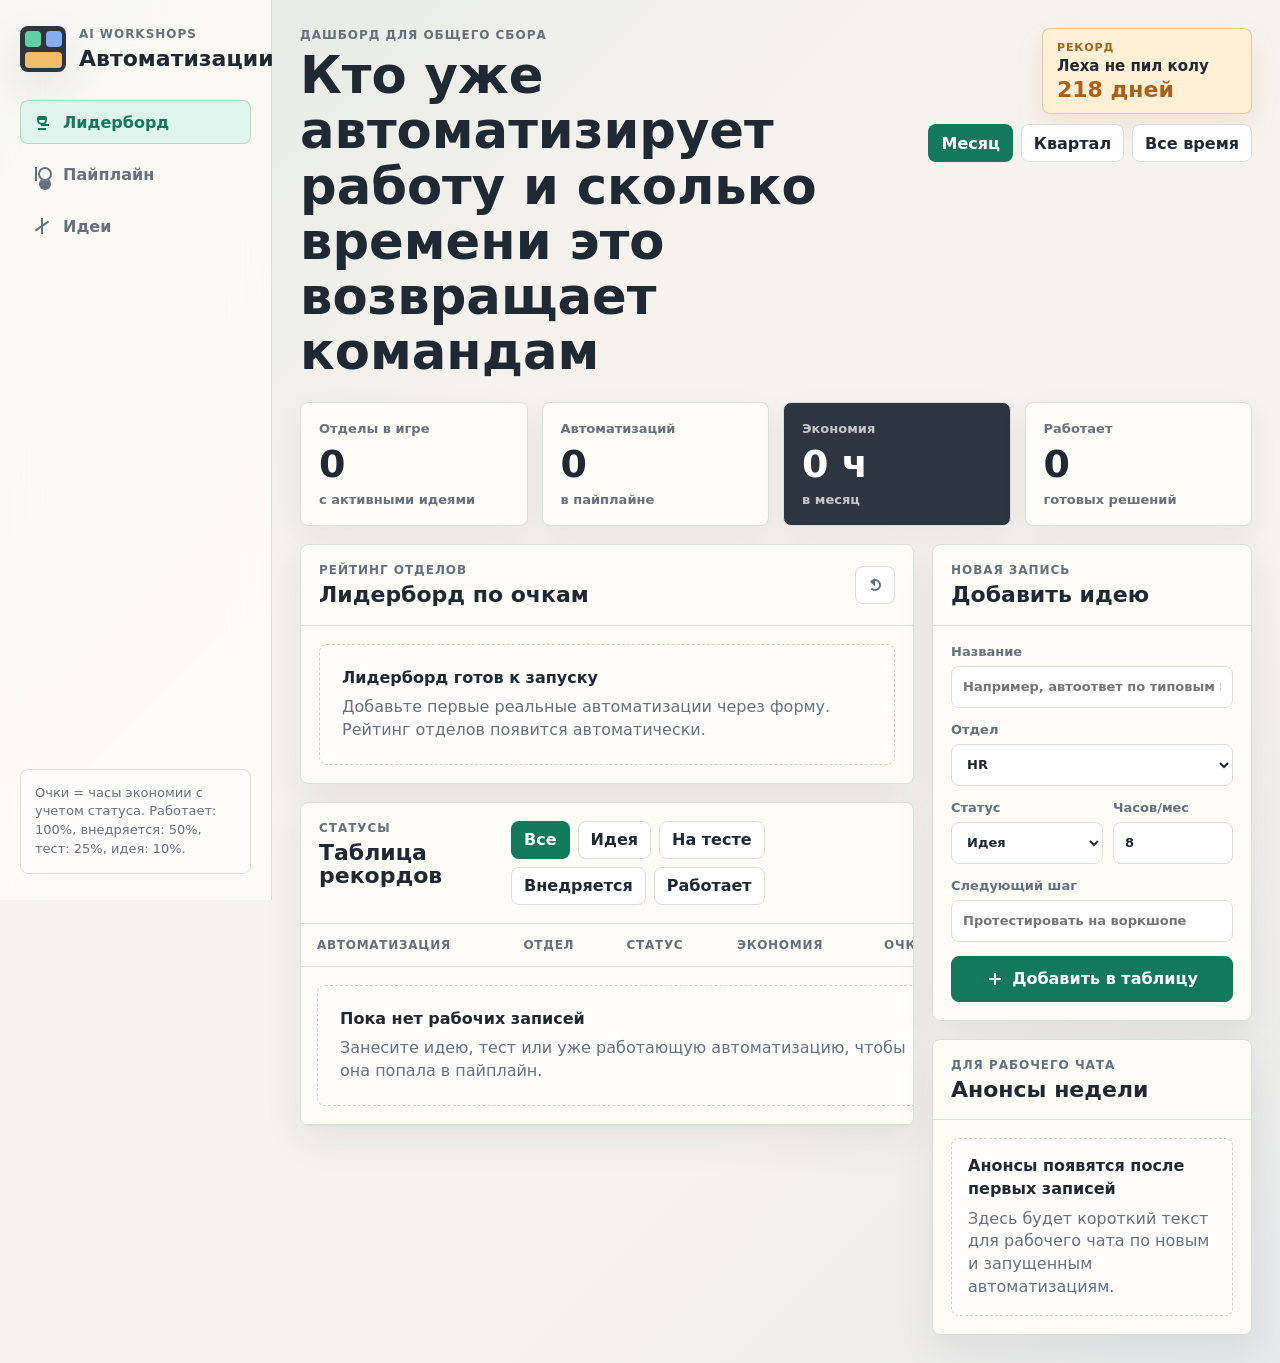
==== index.html @ 3d6b0eb5 "Add automation records dashboard" ====
<!doctype html>
<html lang="ru">
  <head>
    <meta charset="utf-8">
    <meta name="viewport" content="width=device-width, initial-scale=1">
    <title>Лидерборд автоматизаций</title>
    <link rel="stylesheet" href="./styles.css">
  </head>
  <body>
    <div class="app-shell">
      <aside class="sidebar" aria-label="Навигация">
        <div class="brand">
          <div class="brand-mark" aria-hidden="true">
            <span></span>
            <span></span>
            <span></span>
          </div>
          <div>
            <p class="eyebrow">AI workshops</p>
            <h1>Автоматизации</h1>
          </div>
        </div>

        <nav class="nav-list">
          <a class="nav-item active" href="#leaderboard" aria-label="Лидерборд">
            <span class="icon trophy" aria-hidden="true"></span>
            <span>Лидерборд</span>
          </a>
          <a class="nav-item" href="#pipeline" aria-label="Пайплайн">
            <span class="icon pipeline" aria-hidden="true"></span>
            <span>Пайплайн</span>
          </a>
          <a class="nav-item" href="#ideas" aria-label="Идеи">
            <span class="icon spark" aria-hidden="true"></span>
            <span>Идеи</span>
          </a>
        </nav>

        <div class="side-note">
          <p>Очки = часы экономии с учетом статуса. Работает: 100%, внедряется: 50%, тест: 25%, идея: 10%.</p>
        </div>
      </aside>

      <main class="dashboard">
        <header class="topbar">
          <div>
            <p class="eyebrow">Дашборд для общего сбора</p>
            <h2>Кто уже автоматизирует работу и сколько времени это возвращает командам</h2>
          </div>
          <div class="topbar-side">
            <div class="fun-record" aria-label="Рекорд без колы">
              <span>Рекорд</span>
              <strong>Леха не пил колу</strong>
              <b id="colaRecordDays">0 дней</b>
            </div>
            <div class="topbar-actions" aria-label="Переключатели периода">
              <button class="period-btn active" type="button" data-period="month">Месяц</button>
              <button class="period-btn" type="button" data-period="quarter">Квартал</button>
              <button class="period-btn" type="button" data-period="all">Все время</button>
            </div>
          </div>
        </header>

        <section class="metrics" aria-label="Ключевые показатели">
          <article class="metric-tile">
            <span class="metric-label">Отделы в игре</span>
            <strong id="departmentsCount">0</strong>
            <span class="metric-caption">с активными идеями</span>
          </article>
          <article class="metric-tile">
            <span class="metric-label">Автоматизаций</span>
            <strong id="automationCount">0</strong>
            <span class="metric-caption">в пайплайне</span>
          </article>
          <article class="metric-tile accent">
            <span class="metric-label">Экономия</span>
            <strong id="hoursSaved">0 ч</strong>
            <span class="metric-caption">в месяц</span>
          </article>
          <article class="metric-tile">
            <span class="metric-label">Работает</span>
            <strong id="liveCount">0</strong>
            <span class="metric-caption">готовых решений</span>
          </article>
        </section>

        <section class="workbench">
          <div class="main-column">
            <section class="panel leaderboard-panel" id="leaderboard">
              <div class="panel-header">
                <div>
                  <p class="eyebrow">Рейтинг отделов</p>
                  <h3>Лидерборд по очкам</h3>
                </div>
                <button class="ghost-btn" type="button" id="resetDataBtn" title="Очистить доску">
                  <span class="icon reset" aria-hidden="true"></span>
                </button>
              </div>
              <div class="leaderboard-list" id="leaderboardList"></div>
            </section>

            <section class="panel" id="pipeline">
              <div class="panel-header split">
                <div>
                  <p class="eyebrow">Статусы</p>
                  <h3>Таблица рекордов</h3>
                </div>
                <div class="status-filter" id="statusFilter" aria-label="Фильтр статуса"></div>
              </div>
              <div class="automation-table-wrap">
                <table class="automation-table">
                  <thead>
                    <tr>
                      <th>Автоматизация</th>
                      <th>Отдел</th>
                      <th>Статус</th>
                      <th>Экономия</th>
                      <th>Очки</th>
                    </tr>
                  </thead>
                  <tbody id="automationRows"></tbody>
                </table>
              </div>
            </section>
          </div>

          <aside class="right-column">
            <section class="panel idea-panel" id="ideas">
              <div class="panel-header">
                <div>
                  <p class="eyebrow">Новая запись</p>
                  <h3>Добавить идею</h3>
                </div>
              </div>
              <form class="idea-form" id="ideaForm">
                <label>
                  <span>Название</span>
                  <input name="title" type="text" placeholder="Например, автоответ по типовым HR-вопросам" required>
                </label>
                <label>
                  <span>Отдел</span>
                  <select name="department" required></select>
                </label>
                <div class="form-grid">
                  <label>
                    <span>Статус</span>
                    <select name="status" required></select>
                  </label>
                  <label>
                    <span>Часов/мес</span>
                    <input name="hours" type="number" min="1" max="999" value="8" required>
                  </label>
                </div>
                <label>
                  <span>Следующий шаг</span>
                  <input name="nextStep" type="text" placeholder="Протестировать на воркшопе">
                </label>
                <button class="primary-btn" type="submit">
                  <span class="icon plus" aria-hidden="true"></span>
                  <span>Добавить в таблицу</span>
                </button>
              </form>
            </section>

            <section class="panel announce-panel">
              <div class="panel-header">
                <div>
                  <p class="eyebrow">Для рабочего чата</p>
                  <h3>Анонсы недели</h3>
                </div>
              </div>
              <div class="announce-list" id="announceList"></div>
            </section>
          </aside>
        </section>
      </main>
    </div>

    <script src="./app.js"></script>
  </body>
</html>
---- styles.css ----
:root {
  color-scheme: light;
  --bg: #f6f3ee;
  --ink: #1f2933;
  --muted: #65717e;
  --line: #d9dfdd;
  --panel: #fffdf8;
  --panel-strong: #ffffff;
  --green: #13795b;
  --green-soft: #dff4ec;
  --blue: #2864b4;
  --blue-soft: #e2eefc;
  --amber: #b05e17;
  --amber-soft: #fff0d6;
  --rose: #b43b57;
  --rose-soft: #ffe5eb;
  --charcoal: #2d3640;
  --shadow: 0 18px 45px rgba(31, 41, 51, 0.1);
}

* {
  box-sizing: border-box;
}

body {
  margin: 0;
  min-width: 320px;
  background:
    linear-gradient(135deg, rgba(19, 121, 91, 0.09), transparent 34%),
    linear-gradient(315deg, rgba(40, 100, 180, 0.08), transparent 30%),
    var(--bg);
  color: var(--ink);
  font-family: Inter, ui-sans-serif, system-ui, -apple-system, BlinkMacSystemFont, "Segoe UI", sans-serif;
  letter-spacing: 0;
}

button,
input,
select {
  font: inherit;
}

button {
  cursor: pointer;
}

.app-shell {
  display: grid;
  grid-template-columns: 272px minmax(0, 1fr);
  min-height: 100vh;
}

.sidebar {
  position: sticky;
  top: 0;
  height: 100vh;
  display: flex;
  flex-direction: column;
  gap: 28px;
  padding: 26px 20px;
  border-right: 1px solid var(--line);
  background: rgba(255, 253, 248, 0.78);
  backdrop-filter: blur(18px);
}

.brand {
  display: flex;
  align-items: center;
  gap: 13px;
}

.brand-mark {
  display: grid;
  grid-template-columns: repeat(2, 16px);
  grid-template-rows: repeat(2, 16px);
  gap: 5px;
  width: 46px;
  height: 46px;
  padding: 5px;
  border-radius: 8px;
  background: var(--charcoal);
  box-shadow: var(--shadow);
}

.brand-mark span {
  border-radius: 4px;
}

.brand-mark span:nth-child(1) {
  background: #5fd0a2;
}

.brand-mark span:nth-child(2) {
  background: #83aef1;
}

.brand-mark span:nth-child(3) {
  grid-column: span 2;
  background: #f1bd6b;
}

.brand h1,
.topbar h2,
.panel h3 {
  margin: 0;
  line-height: 1.08;
}

.brand h1 {
  font-size: 22px;
}

.eyebrow {
  margin: 0 0 6px;
  color: var(--muted);
  font-size: 12px;
  font-weight: 800;
  letter-spacing: 0.08em;
  text-transform: uppercase;
}

.nav-list {
  display: grid;
  gap: 8px;
}

.nav-item {
  display: flex;
  align-items: center;
  gap: 12px;
  min-height: 44px;
  padding: 10px 12px;
  border: 1px solid transparent;
  border-radius: 8px;
  color: var(--muted);
  text-decoration: none;
  font-weight: 750;
}

.nav-item.active,
.nav-item:hover {
  border-color: rgba(19, 121, 91, 0.22);
  background: var(--green-soft);
  color: var(--green);
}

.side-note {
  margin-top: auto;
  padding: 14px;
  border: 1px solid var(--line);
  border-radius: 8px;
  background: #ffffffa8;
  color: var(--muted);
  font-size: 13px;
  line-height: 1.45;
}

.side-note p {
  margin: 0;
}

.icon {
  position: relative;
  display: inline-block;
  flex: 0 0 auto;
  width: 18px;
  height: 18px;
}

.icon::before,
.icon::after {
  content: "";
  position: absolute;
  display: block;
}

.trophy::before {
  inset: 3px 4px 6px;
  border: 2px solid currentColor;
  border-top-width: 4px;
  border-radius: 3px 3px 7px 7px;
}

.trophy::after {
  left: 5px;
  right: 5px;
  bottom: 1px;
  height: 2px;
  background: currentColor;
  box-shadow: 3px -4px 0 currentColor;
}

.pipeline::before {
  inset: 2px;
  border-left: 2px solid currentColor;
}

.pipeline::after {
  top: 2px;
  left: 5px;
  width: 10px;
  height: 10px;
  border: 2px solid currentColor;
  border-radius: 50%;
  box-shadow: 0 10px 0 -1px currentColor;
}

.spark::before {
  left: 8px;
  top: 1px;
  width: 2px;
  height: 16px;
  background: currentColor;
}

.spark::after {
  left: 1px;
  top: 8px;
  width: 16px;
  height: 2px;
  background: currentColor;
  transform: rotate(-35deg);
}

.reset::before {
  inset: 3px;
  border: 2px solid currentColor;
  border-left-color: transparent;
  border-radius: 50%;
}

.reset::after {
  top: 2px;
  left: 4px;
  border-right: 5px solid currentColor;
  border-top: 4px solid transparent;
  border-bottom: 4px solid transparent;
}

.plus::before {
  top: 8px;
  left: 3px;
  width: 12px;
  height: 2px;
  background: currentColor;
}

.plus::after {
  top: 3px;
  left: 8px;
  width: 2px;
  height: 12px;
  background: currentColor;
}

.dashboard {
  min-width: 0;
  padding: 28px;
}

.topbar {
  display: flex;
  align-items: flex-start;
  justify-content: space-between;
  gap: 24px;
  margin-bottom: 22px;
}

.topbar h2 {
  max-width: 900px;
  font-size: clamp(28px, 4vw, 54px);
}

.topbar-actions,
.status-filter {
  display: flex;
  flex-wrap: wrap;
  gap: 8px;
}

.topbar-side {
  display: grid;
  justify-items: end;
  gap: 10px;
  flex: 0 0 auto;
}

.fun-record {
  display: grid;
  gap: 4px;
  min-width: 210px;
  padding: 12px 14px;
  border: 1px solid rgba(176, 94, 23, 0.28);
  border-radius: 8px;
  background: var(--amber-soft);
  color: var(--amber);
  box-shadow: 0 12px 28px rgba(176, 94, 23, 0.1);
}

.fun-record span {
  font-size: 11px;
  font-weight: 900;
  letter-spacing: 0.08em;
  text-transform: uppercase;
}

.fun-record strong {
  color: var(--ink);
  font-size: 15px;
  line-height: 1.15;
}

.fun-record b {
  font-size: 22px;
  line-height: 1;
}

.period-btn,
.filter-btn,
.ghost-btn,
.primary-btn {
  min-height: 38px;
  border: 1px solid var(--line);
  border-radius: 8px;
  background: var(--panel-strong);
  color: var(--ink);
  font-weight: 800;
}

.period-btn,
.filter-btn {
  padding: 8px 12px;
  white-space: nowrap;
}

.period-btn.active,
.filter-btn.active {
  border-color: rgba(19, 121, 91, 0.35);
  background: var(--green);
  color: white;
}

.metrics {
  display: grid;
  grid-template-columns: repeat(4, minmax(150px, 1fr));
  gap: 14px;
  margin-bottom: 18px;
}

.metric-tile {
  min-height: 124px;
  display: flex;
  flex-direction: column;
  justify-content: space-between;
  padding: 18px;
  border: 1px solid var(--line);
  border-radius: 8px;
  background: var(--panel);
  box-shadow: 0 10px 30px rgba(31, 41, 51, 0.06);
}

.metric-tile.accent {
  background: var(--charcoal);
  color: white;
}

.metric-label,
.metric-caption {
  color: var(--muted);
  font-size: 13px;
  font-weight: 750;
}

.metric-tile.accent .metric-label,
.metric-tile.accent .metric-caption {
  color: rgba(255, 255, 255, 0.72);
}

.metric-tile strong {
  font-size: 38px;
  line-height: 1;
}

.workbench {
  display: grid;
  grid-template-columns: minmax(0, 1.55fr) minmax(320px, 0.75fr);
  gap: 18px;
  align-items: start;
}

.main-column,
.right-column {
  display: grid;
  gap: 18px;
}

.panel {
  border: 1px solid var(--line);
  border-radius: 8px;
  background: rgba(255, 253, 248, 0.94);
  box-shadow: 0 14px 38px rgba(31, 41, 51, 0.08);
  overflow: hidden;
}

.panel-header {
  display: flex;
  align-items: center;
  justify-content: space-between;
  gap: 14px;
  padding: 18px;
  border-bottom: 1px solid var(--line);
}

.panel-header.split {
  align-items: flex-start;
}

.panel h3 {
  font-size: 22px;
}

.ghost-btn {
  display: grid;
  place-items: center;
  width: 40px;
  padding: 0;
  color: var(--muted);
}

.leaderboard-list {
  display: grid;
  gap: 10px;
  padding: 18px;
}

.leader-row {
  display: grid;
  grid-template-columns: 42px minmax(0, 1fr) minmax(190px, 0.42fr);
  gap: 14px;
  align-items: center;
  min-height: 104px;
  padding: 12px;
  border: 1px solid var(--line);
  border-radius: 8px;
  background: var(--panel-strong);
}

.rank {
  display: grid;
  place-items: center;
  width: 38px;
  height: 38px;
  border-radius: 8px;
  background: var(--blue-soft);
  color: var(--blue);
  font-weight: 900;
}

.leader-meta {
  min-width: 0;
}

.leader-title {
  display: flex;
  justify-content: space-between;
  gap: 14px;
  margin-bottom: 8px;
  font-weight: 900;
}

.leader-title span:first-child {
  overflow: hidden;
  text-overflow: ellipsis;
  white-space: nowrap;
}

.bar-track {
  height: 10px;
  overflow: hidden;
  border-radius: 999px;
  background: #edf0ee;
}

.bar-fill {
  height: 100%;
  border-radius: inherit;
  background: linear-gradient(90deg, var(--green), #43b49a);
}

.project-progress {
  display: grid;
  gap: 8px;
  margin-top: 10px;
}

.progress-track {
  display: flex;
  height: 12px;
  overflow: hidden;
  border-radius: 999px;
  background: #edf0ee;
}

.progress-segment {
  min-width: 0;
  height: 100%;
}

.progress-segment.idea {
  background: #83aef1;
}

.progress-segment.test {
  background: #f1bd6b;
}

.progress-segment.build {
  background: #e77991;
}

.progress-segment.live {
  background: #43b49a;
}

.progress-labels {
  display: flex;
  flex-wrap: wrap;
  gap: 6px;
}

.progress-pill {
  display: inline-flex;
  align-items: center;
  gap: 5px;
  color: var(--muted);
  font-size: 12px;
  font-weight: 800;
  white-space: nowrap;
}

.progress-pill::before {
  content: "";
  width: 7px;
  height: 7px;
  border-radius: 50%;
  background: currentColor;
}

.progress-pill.idea {
  color: var(--blue);
}

.progress-pill.test {
  color: var(--amber);
}

.progress-pill.build {
  color: var(--rose);
}

.progress-pill.live {
  color: var(--green);
}

.leader-stats {
  color: var(--muted);
  font-size: 13px;
  font-weight: 750;
  text-align: right;
  white-space: nowrap;
}

.automation-table-wrap {
  overflow-x: auto;
}

.automation-table {
  width: 100%;
  min-width: 660px;
  border-collapse: collapse;
}

.automation-table th,
.automation-table td {
  padding: 14px 16px;
  border-bottom: 1px solid var(--line);
  text-align: left;
  vertical-align: middle;
}

.automation-table th {
  color: var(--muted);
  font-size: 12px;
  letter-spacing: 0.06em;
  text-transform: uppercase;
}

.automation-title {
  display: grid;
  gap: 4px;
  font-weight: 850;
}

.automation-title small {
  color: var(--muted);
  font-weight: 650;
}

.empty-state {
  display: grid;
  gap: 7px;
  padding: 22px;
  border: 1px dashed #c8d2cf;
  border-radius: 8px;
  background: rgba(255, 255, 255, 0.62);
  color: var(--muted);
  line-height: 1.42;
}

.empty-state strong {
  color: var(--ink);
  font-size: 16px;
}

.empty-state p {
  margin: 0;
}

.table-empty {
  margin: 4px 0;
}

.empty-state.compact {
  padding: 16px;
}

.badge {
  display: inline-flex;
  align-items: center;
  min-height: 28px;
  padding: 5px 10px;
  border-radius: 999px;
  font-size: 13px;
  font-weight: 850;
  white-space: nowrap;
}

.badge.idea {
  background: var(--blue-soft);
  color: var(--blue);
}

.badge.test {
  background: var(--amber-soft);
  color: var(--amber);
}

.badge.build {
  background: var(--rose-soft);
  color: var(--rose);
}

.badge.live {
  background: var(--green-soft);
  color: var(--green);
}

.idea-form {
  display: grid;
  gap: 14px;
  padding: 18px;
}

.idea-form label {
  display: grid;
  gap: 7px;
  color: var(--muted);
  font-size: 13px;
  font-weight: 800;
}

.idea-form input,
.idea-form select {
  width: 100%;
  min-height: 42px;
  padding: 9px 11px;
  border: 1px solid var(--line);
  border-radius: 8px;
  background: white;
  color: var(--ink);
}

.form-grid {
  display: grid;
  grid-template-columns: 1fr 120px;
  gap: 10px;
}

.primary-btn {
  display: flex;
  align-items: center;
  justify-content: center;
  gap: 8px;
  min-height: 46px;
  padding: 10px 14px;
  border-color: var(--green);
  background: var(--green);
  color: white;
}

.announce-list {
  display: grid;
  gap: 12px;
  padding: 18px;
}

.announce-card {
  display: grid;
  gap: 8px;
  padding: 13px;
  border: 1px solid var(--line);
  border-radius: 8px;
  background: white;
}

.announce-card strong {
  line-height: 1.25;
}

.announce-card p {
  margin: 0;
  color: var(--muted);
  font-size: 13px;
  line-height: 1.42;
}

@media (max-width: 1120px) {
  .app-shell {
    grid-template-columns: 1fr;
  }

  .sidebar {
    position: static;
    height: auto;
    flex-direction: row;
    align-items: center;
    padding: 16px;
  }

  .nav-list {
    grid-auto-flow: column;
    margin-left: auto;
  }

  .side-note {
    display: none;
  }

  .workbench {
    grid-template-columns: 1fr;
  }
}

@media (max-width: 760px) {
  .dashboard {
    padding: 18px 14px;
  }

  .sidebar {
    align-items: flex-start;
    flex-direction: column;
  }

  .nav-list {
    width: 100%;
    grid-auto-flow: row;
    grid-template-columns: repeat(3, 1fr);
    margin-left: 0;
  }

  .nav-item {
    justify-content: center;
  }

  .nav-item span:last-child {
    display: none;
  }

  .topbar {
    display: grid;
  }

  .topbar-side {
    justify-items: stretch;
  }

  .topbar h2 {
    font-size: 32px;
  }

  .metrics {
    grid-template-columns: repeat(2, minmax(0, 1fr));
  }

  .metric-tile {
    min-height: 108px;
    padding: 14px;
  }

  .metric-tile strong {
    font-size: 30px;
  }

  .leader-row {
    grid-template-columns: 34px minmax(0, 1fr);
  }

  .leader-stats {
    grid-column: 2;
    text-align: left;
  }
}

@media (max-width: 460px) {
  .metrics,
  .form-grid {
    grid-template-columns: 1fr;
  }

  .period-btn,
  .filter-btn {
    flex: 1 1 auto;
  }
}
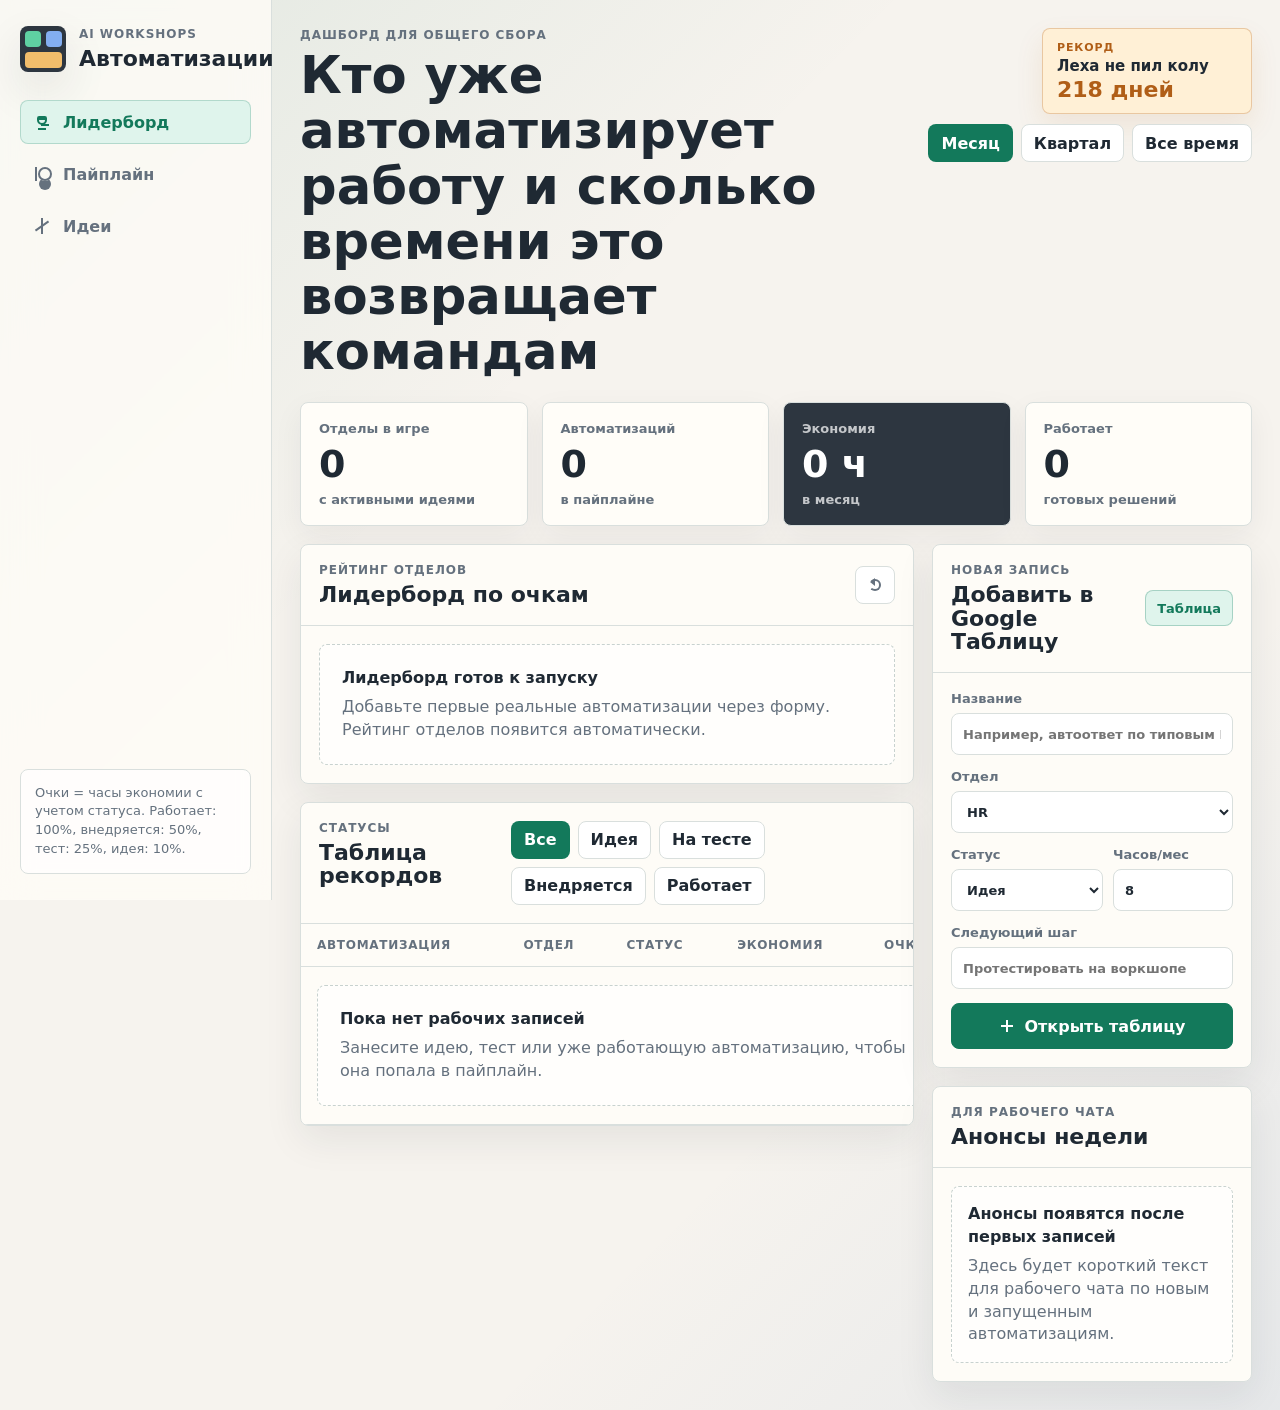
==== commit c9162cc8: "Connect dashboard to Google Sheets" ====
--- a/index.html
+++ b/index.html
@@ -129,8 +129,9 @@
               <div class="panel-header">
                 <div>
                   <p class="eyebrow">Новая запись</p>
-                  <h3>Добавить идею</h3>
+                  <h3 id="ideaPanelTitle">Добавить идею</h3>
                 </div>
+                <a class="sheet-link hidden" id="sheetLink" href="#" target="_blank" rel="noreferrer">Таблица</a>
               </div>
               <form class="idea-form" id="ideaForm">
                 <label>
@@ -176,6 +177,7 @@
       </main>
     </div>
 
+    <script src="./config.js"></script>
     <script src="./app.js"></script>
   </body>
 </html>
--- a/styles.css
+++ b/styles.css
@@ -427,6 +427,24 @@
   color: var(--muted);
 }
 
+.sheet-link {
+  display: inline-flex;
+  align-items: center;
+  min-height: 36px;
+  padding: 8px 11px;
+  border: 1px solid rgba(19, 121, 91, 0.28);
+  border-radius: 8px;
+  background: var(--green-soft);
+  color: var(--green);
+  font-size: 13px;
+  font-weight: 850;
+  text-decoration: none;
+}
+
+.hidden {
+  display: none !important;
+}
+
 .leaderboard-list {
   display: grid;
   gap: 10px;
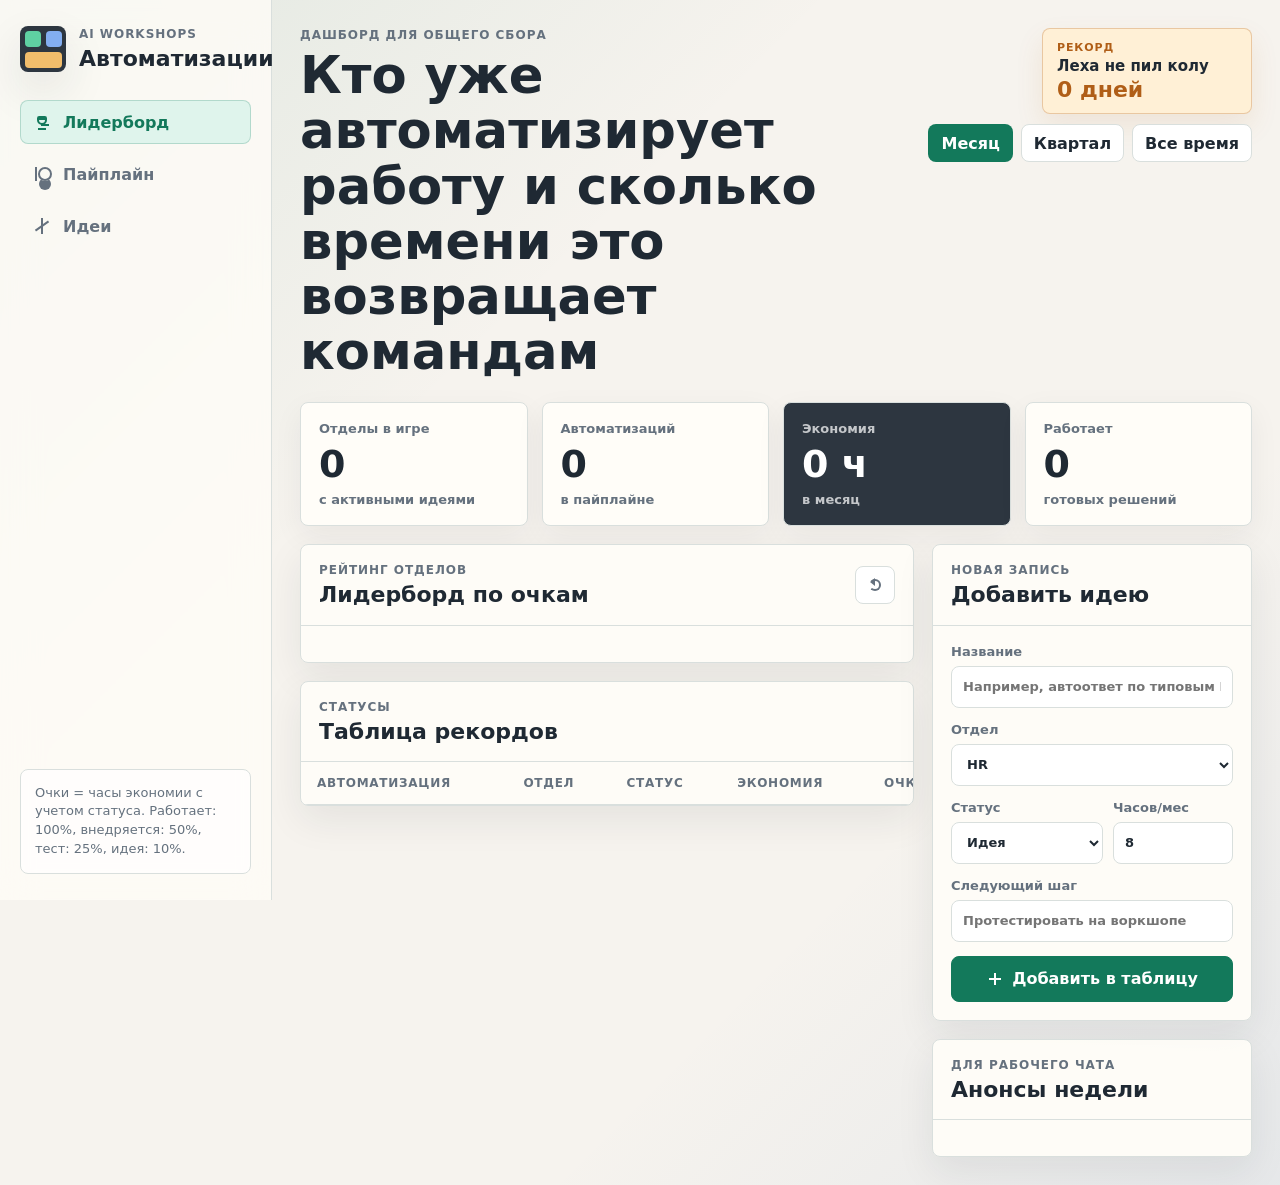
==== commit 7056764a: "Use Google Sheets as shared data source" ====
--- a/index.html
+++ b/index.html
@@ -4,7 +4,7 @@
     <meta charset="utf-8">
     <meta name="viewport" content="width=device-width, initial-scale=1">
     <title>Лидерборд автоматизаций</title>
-    <link rel="stylesheet" href="./styles.css">
+    <link rel="stylesheet" href="./styles.css?v=sheets-1">
   </head>
   <body>
     <div class="app-shell">
@@ -177,7 +177,7 @@
       </main>
     </div>
 
-    <script src="./config.js"></script>
-    <script src="./app.js"></script>
+    <script src="./config.js?v=sheets-1"></script>
+    <script src="./app.js?v=sheets-1"></script>
   </body>
 </html>
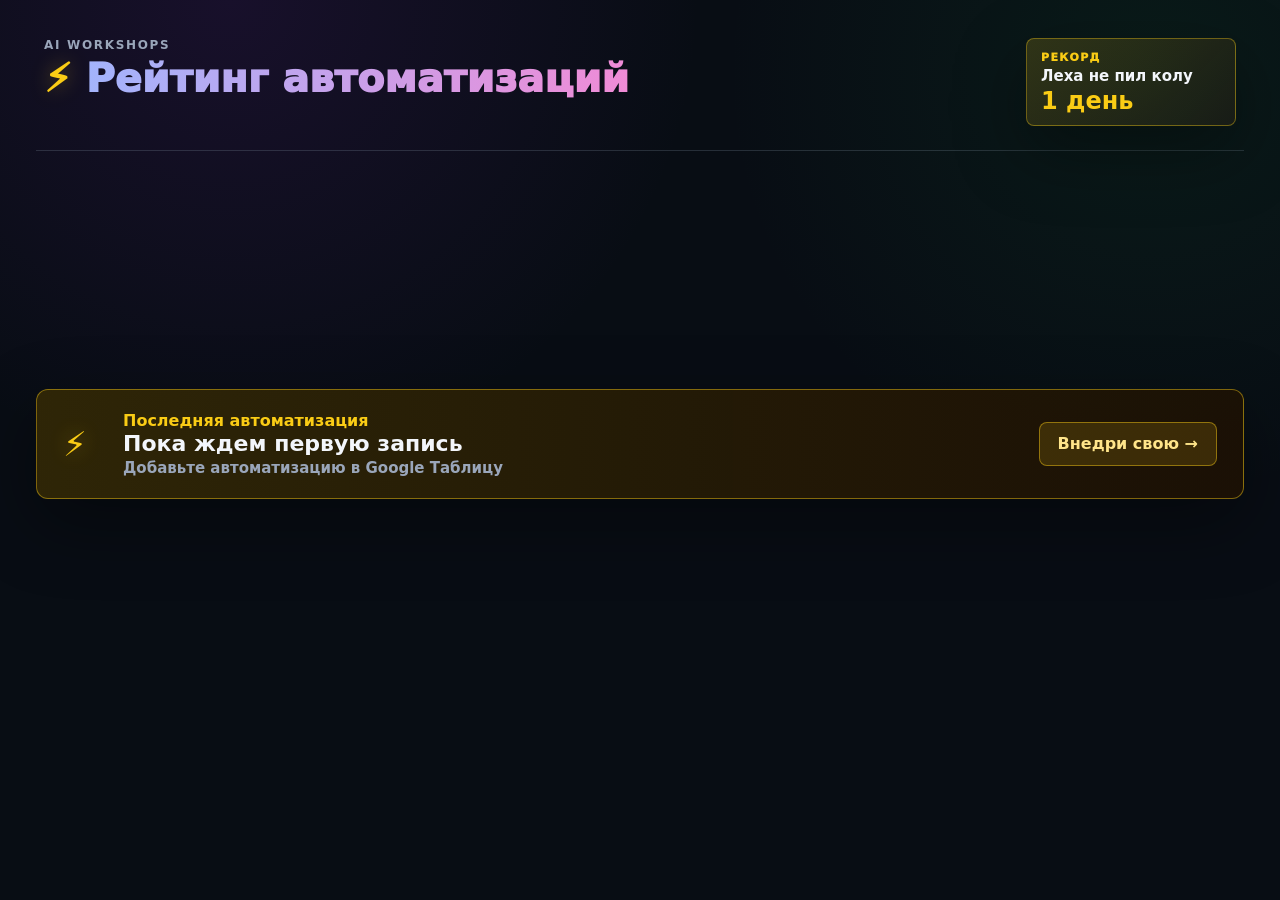
==== commit 70138e4d: "Redesign automation board layout" ====
--- a/index.html
+++ b/index.html
@@ -3,181 +3,39 @@
   <head>
     <meta charset="utf-8">
     <meta name="viewport" content="width=device-width, initial-scale=1">
-    <title>Лидерборд автоматизаций</title>
-    <link rel="stylesheet" href="./styles.css?v=sheets-1">
+    <title>Рейтинг автоматизаций</title>
+    <link rel="stylesheet" href="./styles.css?v=board-1">
   </head>
   <body>
-    <div class="app-shell">
-      <aside class="sidebar" aria-label="Навигация">
-        <div class="brand">
-          <div class="brand-mark" aria-hidden="true">
-            <span></span>
-            <span></span>
-            <span></span>
-          </div>
-          <div>
-            <p class="eyebrow">AI workshops</p>
-            <h1>Автоматизации</h1>
-          </div>
+    <main class="records-board">
+      <header class="board-header">
+        <div>
+          <p class="board-kicker">AI workshops</p>
+          <h1><span aria-hidden="true">⚡</span> Рейтинг автоматизаций</h1>
         </div>
+        <aside class="cola-record" aria-label="Пасхалка">
+          <span>Рекорд</span>
+          <strong>Леха не пил колу</strong>
+          <b id="colaRecordDays">1 день</b>
+        </aside>
+      </header>
 
-        <nav class="nav-list">
-          <a class="nav-item active" href="#leaderboard" aria-label="Лидерборд">
-            <span class="icon trophy" aria-hidden="true"></span>
-            <span>Лидерборд</span>
-          </a>
-          <a class="nav-item" href="#pipeline" aria-label="Пайплайн">
-            <span class="icon pipeline" aria-hidden="true"></span>
-            <span>Пайплайн</span>
-          </a>
-          <a class="nav-item" href="#ideas" aria-label="Идеи">
-            <span class="icon spark" aria-hidden="true"></span>
-            <span>Идеи</span>
-          </a>
-        </nav>
+      <section class="podium" id="podiumList" aria-label="Топ отделов"></section>
 
-        <div class="side-note">
-          <p>Очки = часы экономии с учетом статуса. Работает: 100%, внедряется: 50%, тест: 25%, идея: 10%.</p>
+      <section class="department-grid" id="departmentBoard" aria-label="Автоматизации по отделам"></section>
+
+      <section class="latest-strip" id="latestAutomation">
+        <div class="latest-icon" aria-hidden="true">⚡</div>
+        <div>
+          <p>Последняя автоматизация</p>
+          <h2>Пока ждем первую запись</h2>
+          <span>Добавьте автоматизацию в Google Таблицу</span>
         </div>
-      </aside>
+        <a class="latest-action" id="sheetLink" href="#" target="_blank" rel="noreferrer">Внедри свою →</a>
+      </section>
+    </main>
 
-      <main class="dashboard">
-        <header class="topbar">
-          <div>
-            <p class="eyebrow">Дашборд для общего сбора</p>
-            <h2>Кто уже автоматизирует работу и сколько времени это возвращает командам</h2>
-          </div>
-          <div class="topbar-side">
-            <div class="fun-record" aria-label="Рекорд без колы">
-              <span>Рекорд</span>
-              <strong>Леха не пил колу</strong>
-              <b id="colaRecordDays">0 дней</b>
-            </div>
-            <div class="topbar-actions" aria-label="Переключатели периода">
-              <button class="period-btn active" type="button" data-period="month">Месяц</button>
-              <button class="period-btn" type="button" data-period="quarter">Квартал</button>
-              <button class="period-btn" type="button" data-period="all">Все время</button>
-            </div>
-          </div>
-        </header>
-
-        <section class="metrics" aria-label="Ключевые показатели">
-          <article class="metric-tile">
-            <span class="metric-label">Отделы в игре</span>
-            <strong id="departmentsCount">0</strong>
-            <span class="metric-caption">с активными идеями</span>
-          </article>
-          <article class="metric-tile">
-            <span class="metric-label">Автоматизаций</span>
-            <strong id="automationCount">0</strong>
-            <span class="metric-caption">в пайплайне</span>
-          </article>
-          <article class="metric-tile accent">
-            <span class="metric-label">Экономия</span>
-            <strong id="hoursSaved">0 ч</strong>
-            <span class="metric-caption">в месяц</span>
-          </article>
-          <article class="metric-tile">
-            <span class="metric-label">Работает</span>
-            <strong id="liveCount">0</strong>
-            <span class="metric-caption">готовых решений</span>
-          </article>
-        </section>
-
-        <section class="workbench">
-          <div class="main-column">
-            <section class="panel leaderboard-panel" id="leaderboard">
-              <div class="panel-header">
-                <div>
-                  <p class="eyebrow">Рейтинг отделов</p>
-                  <h3>Лидерборд по очкам</h3>
-                </div>
-                <button class="ghost-btn" type="button" id="resetDataBtn" title="Очистить доску">
-                  <span class="icon reset" aria-hidden="true"></span>
-                </button>
-              </div>
-              <div class="leaderboard-list" id="leaderboardList"></div>
-            </section>
-
-            <section class="panel" id="pipeline">
-              <div class="panel-header split">
-                <div>
-                  <p class="eyebrow">Статусы</p>
-                  <h3>Таблица рекордов</h3>
-                </div>
-                <div class="status-filter" id="statusFilter" aria-label="Фильтр статуса"></div>
-              </div>
-              <div class="automation-table-wrap">
-                <table class="automation-table">
-                  <thead>
-                    <tr>
-                      <th>Автоматизация</th>
-                      <th>Отдел</th>
-                      <th>Статус</th>
-                      <th>Экономия</th>
-                      <th>Очки</th>
-                    </tr>
-                  </thead>
-                  <tbody id="automationRows"></tbody>
-                </table>
-              </div>
-            </section>
-          </div>
-
-          <aside class="right-column">
-            <section class="panel idea-panel" id="ideas">
-              <div class="panel-header">
-                <div>
-                  <p class="eyebrow">Новая запись</p>
-                  <h3 id="ideaPanelTitle">Добавить идею</h3>
-                </div>
-                <a class="sheet-link hidden" id="sheetLink" href="#" target="_blank" rel="noreferrer">Таблица</a>
-              </div>
-              <form class="idea-form" id="ideaForm">
-                <label>
-                  <span>Название</span>
-                  <input name="title" type="text" placeholder="Например, автоответ по типовым HR-вопросам" required>
-                </label>
-                <label>
-                  <span>Отдел</span>
-                  <select name="department" required></select>
-                </label>
-                <div class="form-grid">
-                  <label>
-                    <span>Статус</span>
-                    <select name="status" required></select>
-                  </label>
-                  <label>
-                    <span>Часов/мес</span>
-                    <input name="hours" type="number" min="1" max="999" value="8" required>
-                  </label>
-                </div>
-                <label>
-                  <span>Следующий шаг</span>
-                  <input name="nextStep" type="text" placeholder="Протестировать на воркшопе">
-                </label>
-                <button class="primary-btn" type="submit">
-                  <span class="icon plus" aria-hidden="true"></span>
-                  <span>Добавить в таблицу</span>
-                </button>
-              </form>
-            </section>
-
-            <section class="panel announce-panel">
-              <div class="panel-header">
-                <div>
-                  <p class="eyebrow">Для рабочего чата</p>
-                  <h3>Анонсы недели</h3>
-                </div>
-              </div>
-              <div class="announce-list" id="announceList"></div>
-            </section>
-          </aside>
-        </section>
-      </main>
-    </div>
-
-    <script src="./config.js?v=sheets-1"></script>
-    <script src="./app.js?v=sheets-1"></script>
+    <script src="./config.js?v=board-1"></script>
+    <script src="./app.js?v=board-1"></script>
   </body>
 </html>
--- a/styles.css
+++ b/styles.css
@@ -1,21 +1,14 @@
 :root {
-  color-scheme: light;
-  --bg: #f6f3ee;
-  --ink: #1f2933;
-  --muted: #65717e;
-  --line: #d9dfdd;
-  --panel: #fffdf8;
-  --panel-strong: #ffffff;
-  --green: #13795b;
-  --green-soft: #dff4ec;
-  --blue: #2864b4;
-  --blue-soft: #e2eefc;
-  --amber: #b05e17;
-  --amber-soft: #fff0d6;
-  --rose: #b43b57;
-  --rose-soft: #ffe5eb;
-  --charcoal: #2d3640;
-  --shadow: 0 18px 45px rgba(31, 41, 51, 0.1);
+  color-scheme: dark;
+  --bg: #080d14;
+  --panel: #0b1018;
+  --panel-soft: #111827;
+  --line: rgba(148, 163, 184, 0.18);
+  --text: #f3f6fb;
+  --muted: #9aa6ba;
+  --yellow: #facc15;
+  --yellow-soft: rgba(250, 204, 21, 0.14);
+  --shadow: 0 24px 70px rgba(0, 0, 0, 0.38);
 }
 
 * {
@@ -25,828 +18,428 @@
 body {
   margin: 0;
   min-width: 320px;
+  min-height: 100vh;
   background:
-    linear-gradient(135deg, rgba(19, 121, 91, 0.09), transparent 34%),
-    linear-gradient(315deg, rgba(40, 100, 180, 0.08), transparent 30%),
+    radial-gradient(circle at 18% 0%, rgba(88, 28, 135, 0.2), transparent 34%),
+    radial-gradient(circle at 90% 8%, rgba(21, 128, 61, 0.12), transparent 30%),
     var(--bg);
-  color: var(--ink);
+  color: var(--text);
   font-family: Inter, ui-sans-serif, system-ui, -apple-system, BlinkMacSystemFont, "Segoe UI", sans-serif;
   letter-spacing: 0;
 }
 
-button,
-input,
-select {
-  font: inherit;
-}
-
-button {
-  cursor: pointer;
-}
-
-.app-shell {
-  display: grid;
-  grid-template-columns: 272px minmax(0, 1fr);
-  min-height: 100vh;
-}
-
-.sidebar {
-  position: sticky;
-  top: 0;
-  height: 100vh;
-  display: flex;
-  flex-direction: column;
-  gap: 28px;
-  padding: 26px 20px;
-  border-right: 1px solid var(--line);
-  background: rgba(255, 253, 248, 0.78);
-  backdrop-filter: blur(18px);
-}
-
-.brand {
-  display: flex;
-  align-items: center;
-  gap: 13px;
-}
-
-.brand-mark {
-  display: grid;
-  grid-template-columns: repeat(2, 16px);
-  grid-template-rows: repeat(2, 16px);
-  gap: 5px;
-  width: 46px;
-  height: 46px;
-  padding: 5px;
-  border-radius: 8px;
-  background: var(--charcoal);
-  box-shadow: var(--shadow);
-}
-
-.brand-mark span {
-  border-radius: 4px;
-}
-
-.brand-mark span:nth-child(1) {
-  background: #5fd0a2;
-}
-
-.brand-mark span:nth-child(2) {
-  background: #83aef1;
-}
-
-.brand-mark span:nth-child(3) {
-  grid-column: span 2;
-  background: #f1bd6b;
-}
-
-.brand h1,
-.topbar h2,
-.panel h3 {
-  margin: 0;
-  line-height: 1.08;
-}
-
-.brand h1 {
-  font-size: 22px;
-}
-
-.eyebrow {
-  margin: 0 0 6px;
-  color: var(--muted);
-  font-size: 12px;
-  font-weight: 800;
-  letter-spacing: 0.08em;
-  text-transform: uppercase;
-}
-
-.nav-list {
-  display: grid;
-  gap: 8px;
-}
-
-.nav-item {
-  display: flex;
-  align-items: center;
-  gap: 12px;
-  min-height: 44px;
-  padding: 10px 12px;
-  border: 1px solid transparent;
-  border-radius: 8px;
-  color: var(--muted);
-  text-decoration: none;
-  font-weight: 750;
-}
-
-.nav-item.active,
-.nav-item:hover {
-  border-color: rgba(19, 121, 91, 0.22);
-  background: var(--green-soft);
-  color: var(--green);
-}
-
-.side-note {
-  margin-top: auto;
-  padding: 14px;
-  border: 1px solid var(--line);
-  border-radius: 8px;
-  background: #ffffffa8;
-  color: var(--muted);
-  font-size: 13px;
-  line-height: 1.45;
-}
-
-.side-note p {
-  margin: 0;
-}
-
-.icon {
-  position: relative;
-  display: inline-block;
-  flex: 0 0 auto;
-  width: 18px;
-  height: 18px;
-}
-
-.icon::before,
-.icon::after {
-  content: "";
-  position: absolute;
-  display: block;
-}
-
-.trophy::before {
-  inset: 3px 4px 6px;
-  border: 2px solid currentColor;
-  border-top-width: 4px;
-  border-radius: 3px 3px 7px 7px;
-}
-
-.trophy::after {
-  left: 5px;
-  right: 5px;
-  bottom: 1px;
-  height: 2px;
-  background: currentColor;
-  box-shadow: 3px -4px 0 currentColor;
-}
-
-.pipeline::before {
-  inset: 2px;
-  border-left: 2px solid currentColor;
-}
-
-.pipeline::after {
-  top: 2px;
-  left: 5px;
-  width: 10px;
-  height: 10px;
-  border: 2px solid currentColor;
-  border-radius: 50%;
-  box-shadow: 0 10px 0 -1px currentColor;
-}
-
-.spark::before {
-  left: 8px;
-  top: 1px;
-  width: 2px;
-  height: 16px;
-  background: currentColor;
-}
-
-.spark::after {
-  left: 1px;
-  top: 8px;
-  width: 16px;
-  height: 2px;
-  background: currentColor;
-  transform: rotate(-35deg);
-}
-
-.reset::before {
-  inset: 3px;
-  border: 2px solid currentColor;
-  border-left-color: transparent;
-  border-radius: 50%;
-}
-
-.reset::after {
-  top: 2px;
-  left: 4px;
-  border-right: 5px solid currentColor;
-  border-top: 4px solid transparent;
-  border-bottom: 4px solid transparent;
-}
-
-.plus::before {
-  top: 8px;
-  left: 3px;
-  width: 12px;
-  height: 2px;
-  background: currentColor;
-}
-
-.plus::after {
-  top: 3px;
-  left: 8px;
-  width: 2px;
-  height: 12px;
-  background: currentColor;
-}
-
-.dashboard {
-  min-width: 0;
-  padding: 28px;
-}
-
-.topbar {
+a {
+  color: inherit;
+}
+
+.records-board {
+  width: min(1780px, calc(100vw - 72px));
+  margin: 0 auto;
+  padding: 38px 0 42px;
+}
+
+.board-header {
   display: flex;
   align-items: flex-start;
   justify-content: space-between;
   gap: 24px;
-  margin-bottom: 22px;
-}
-
-.topbar h2 {
-  max-width: 900px;
-  font-size: clamp(28px, 4vw, 54px);
-}
-
-.topbar-actions,
-.status-filter {
-  display: flex;
-  flex-wrap: wrap;
-  gap: 8px;
-}
-
-.topbar-side {
-  display: grid;
-  justify-items: end;
-  gap: 10px;
-  flex: 0 0 auto;
-}
-
-.fun-record {
+  padding: 0 8px 24px;
+  border-bottom: 1px solid rgba(148, 163, 184, 0.22);
+}
+
+.board-kicker {
+  margin: 0 0 6px;
+  color: var(--muted);
+  font-size: 12px;
+  font-weight: 900;
+  letter-spacing: 0.14em;
+  text-transform: uppercase;
+}
+
+.board-header h1 {
+  margin: 0;
+  font-size: clamp(31px, 3.1vw, 48px);
+  line-height: 1.04;
+  font-weight: 950;
+  background: linear-gradient(90deg, #9db7ff, #f08bd6);
+  -webkit-background-clip: text;
+  background-clip: text;
+  color: transparent;
+}
+
+.board-header h1 span {
+  color: var(--yellow);
+  -webkit-text-fill-color: var(--yellow);
+  filter: drop-shadow(0 0 10px rgba(250, 204, 21, 0.35));
+}
+
+.cola-record {
   display: grid;
   gap: 4px;
   min-width: 210px;
   padding: 12px 14px;
-  border: 1px solid rgba(176, 94, 23, 0.28);
+  border: 1px solid rgba(250, 204, 21, 0.38);
   border-radius: 8px;
-  background: var(--amber-soft);
-  color: var(--amber);
-  box-shadow: 0 12px 28px rgba(176, 94, 23, 0.1);
-}
-
-.fun-record span {
+  background: linear-gradient(135deg, rgba(250, 204, 21, 0.16), rgba(146, 64, 14, 0.1));
+  box-shadow: var(--shadow);
+}
+
+.cola-record span {
+  color: var(--yellow);
   font-size: 11px;
-  font-weight: 900;
-  letter-spacing: 0.08em;
+  font-weight: 950;
+  letter-spacing: 0.12em;
   text-transform: uppercase;
 }
 
-.fun-record strong {
-  color: var(--ink);
+.cola-record strong {
   font-size: 15px;
-  line-height: 1.15;
-}
-
-.fun-record b {
-  font-size: 22px;
+  line-height: 1.16;
+}
+
+.cola-record b {
+  color: var(--yellow);
+  font-size: 24px;
   line-height: 1;
 }
 
-.period-btn,
-.filter-btn,
-.ghost-btn,
-.primary-btn {
-  min-height: 38px;
+.podium {
+  display: flex;
+  align-items: end;
+  justify-content: center;
+  gap: 14px;
+  min-height: 210px;
+  padding: 42px 0 22px;
+}
+
+.podium-card {
+  position: relative;
+  display: grid;
+  justify-items: center;
+  gap: 6px;
+  width: 168px;
+  min-height: 146px;
+  padding: 24px 14px 12px;
   border: 1px solid var(--line);
-  border-radius: 8px;
-  background: var(--panel-strong);
-  color: var(--ink);
-  font-weight: 800;
-}
-
-.period-btn,
-.filter-btn {
-  padding: 8px 12px;
-  white-space: nowrap;
-}
-
-.period-btn.active,
-.filter-btn.active {
-  border-color: rgba(19, 121, 91, 0.35);
-  background: var(--green);
-  color: white;
-}
-
-.metrics {
-  display: grid;
-  grid-template-columns: repeat(4, minmax(150px, 1fr));
-  gap: 14px;
-  margin-bottom: 18px;
-}
-
-.metric-tile {
-  min-height: 124px;
-  display: flex;
-  flex-direction: column;
-  justify-content: space-between;
-  padding: 18px;
-  border: 1px solid var(--line);
-  border-radius: 8px;
-  background: var(--panel);
-  box-shadow: 0 10px 30px rgba(31, 41, 51, 0.06);
-}
-
-.metric-tile.accent {
-  background: var(--charcoal);
-  color: white;
-}
-
-.metric-label,
-.metric-caption {
+  border-radius: 12px;
+  background: rgba(15, 23, 42, 0.72);
+  box-shadow: var(--shadow);
+}
+
+.podium-card.rank-1 {
+  width: 184px;
+  min-height: 164px;
+  border-color: rgba(250, 204, 21, 0.7);
+  background: linear-gradient(180deg, rgba(133, 100, 0, 0.52), rgba(20, 16, 5, 0.86));
+}
+
+.podium-card.rank-2 {
+  border-color: rgba(148, 163, 184, 0.76);
+  background: linear-gradient(180deg, rgba(71, 85, 105, 0.68), rgba(15, 23, 42, 0.86));
+}
+
+.podium-card.rank-3 {
+  border-color: rgba(180, 83, 9, 0.78);
+  background: linear-gradient(180deg, rgba(92, 42, 12, 0.62), rgba(20, 12, 7, 0.86));
+}
+
+.medal {
+  display: grid;
+  place-items: center;
+  width: 28px;
+  height: 28px;
+  border-radius: 50%;
+  background: linear-gradient(180deg, #fff7d6, #d99f15);
+  color: #5b3a05;
+  font-weight: 950;
+  box-shadow: 0 0 18px rgba(250, 204, 21, 0.24);
+}
+
+.rank-2 .medal {
+  background: linear-gradient(180deg, #f8fafc, #94a3b8);
+  color: #334155;
+}
+
+.rank-3 .medal {
+  background: linear-gradient(180deg, #fed7aa, #c2410c);
+  color: #431407;
+}
+
+.podium-card strong {
+  font-size: 18px;
+  text-align: center;
+}
+
+.podium-card b {
+  font-size: 34px;
+  line-height: 1;
+}
+
+.podium-card span {
   color: var(--muted);
   font-size: 13px;
   font-weight: 750;
 }
 
-.metric-tile.accent .metric-label,
-.metric-tile.accent .metric-caption {
-  color: rgba(255, 255, 255, 0.72);
-}
-
-.metric-tile strong {
-  font-size: 38px;
-  line-height: 1;
-}
-
-.workbench {
-  display: grid;
-  grid-template-columns: minmax(0, 1.55fr) minmax(320px, 0.75fr);
-  gap: 18px;
-  align-items: start;
-}
-
-.main-column,
-.right-column {
-  display: grid;
-  gap: 18px;
-}
-
-.panel {
-  border: 1px solid var(--line);
-  border-radius: 8px;
-  background: rgba(255, 253, 248, 0.94);
-  box-shadow: 0 14px 38px rgba(31, 41, 51, 0.08);
-  overflow: hidden;
-}
-
-.panel-header {
+.department-grid {
+  display: grid;
+  grid-template-columns: repeat(5, minmax(220px, 1fr));
+  gap: 16px;
+  align-items: stretch;
+}
+
+.department-card {
+  min-height: 420px;
+  padding: 20px;
+  border: 1px solid color-mix(in srgb, var(--accent) 45%, transparent);
+  border-radius: 12px;
+  background:
+    linear-gradient(180deg, color-mix(in srgb, var(--accent) 11%, transparent), transparent 44%),
+    rgba(9, 14, 21, 0.86);
+  box-shadow: var(--shadow);
+}
+
+.department-head {
   display: flex;
   align-items: center;
   justify-content: space-between;
-  gap: 14px;
-  padding: 18px;
-  border-bottom: 1px solid var(--line);
-}
-
-.panel-header.split {
-  align-items: flex-start;
-}
-
-.panel h3 {
+  gap: 12px;
+}
+
+.department-head div {
+  display: flex;
+  align-items: center;
+  min-width: 0;
+  gap: 10px;
+}
+
+.department-icon {
+  font-size: 24px;
+  line-height: 1;
+}
+
+.department-head h2 {
+  margin: 0;
+  overflow: hidden;
+  color: var(--text);
   font-size: 22px;
-}
-
-.ghost-btn {
+  line-height: 1.1;
+  text-overflow: ellipsis;
+  white-space: nowrap;
+}
+
+.department-head b {
   display: grid;
   place-items: center;
-  width: 40px;
-  padding: 0;
-  color: var(--muted);
-}
-
-.sheet-link {
+  min-width: 31px;
+  height: 31px;
+  padding: 0 9px;
+  border-radius: 999px;
+  background: #1d293b;
+  color: #d9e5fb;
+  font-size: 16px;
+}
+
+.score-line {
+  height: 4px;
+  margin: 18px 0 10px;
+  overflow: hidden;
+  border-radius: 999px;
+  background: rgba(148, 163, 184, 0.22);
+}
+
+.score-line span {
+  display: block;
+  height: 100%;
+  border-radius: inherit;
+  background: var(--accent);
+  box-shadow: 0 0 16px color-mix(in srgb, var(--accent) 55%, transparent);
+}
+
+.department-subline {
+  margin: 0 0 14px;
+  color: var(--muted);
+  font-size: 14px;
+  font-weight: 700;
+}
+
+.automation-list {
+  display: grid;
+  gap: 7px;
+}
+
+.automation-chip {
+  display: grid;
+  grid-template-columns: 10px minmax(0, 1fr) auto;
+  align-items: center;
+  gap: 8px;
+  min-height: 38px;
+  padding: 8px 10px;
+  border-radius: 7px;
+  background: var(--panel-soft);
+}
+
+.task-dot {
+  width: 8px;
+  height: 8px;
+  border-radius: 50%;
+}
+
+.automation-chip strong {
+  overflow-wrap: anywhere;
+  font-size: 15px;
+  line-height: 1.12;
+}
+
+.automation-chip em {
+  color: var(--muted);
+  font-size: 12px;
+  font-style: normal;
+  font-weight: 750;
+  white-space: nowrap;
+}
+
+.latest-strip {
+  display: grid;
+  grid-template-columns: 42px minmax(0, 1fr) auto;
+  gap: 18px;
+  align-items: center;
+  margin-top: 28px;
+  padding: 21px 26px;
+  border: 1px solid rgba(250, 204, 21, 0.45);
+  border-radius: 12px;
+  background:
+    linear-gradient(90deg, rgba(250, 204, 21, 0.13), rgba(146, 64, 14, 0.08)),
+    rgba(18, 13, 3, 0.86);
+  box-shadow: var(--shadow);
+}
+
+.latest-icon {
+  color: var(--yellow);
+  font-size: 34px;
+  filter: drop-shadow(0 0 10px rgba(250, 204, 21, 0.4));
+}
+
+.latest-strip p,
+.latest-strip h2,
+.latest-strip span {
+  margin: 0;
+}
+
+.latest-strip p {
+  color: var(--yellow);
+  font-weight: 900;
+}
+
+.latest-strip h2 {
+  margin-top: 2px;
+  font-size: 22px;
+  line-height: 1.1;
+}
+
+.latest-strip span {
+  display: block;
+  margin-top: 2px;
+  color: var(--muted);
+  font-size: 15px;
+  font-weight: 700;
+}
+
+.latest-action {
   display: inline-flex;
   align-items: center;
-  min-height: 36px;
-  padding: 8px 11px;
-  border: 1px solid rgba(19, 121, 91, 0.28);
+  justify-content: center;
+  min-height: 44px;
+  padding: 10px 18px;
+  border: 1px solid rgba(250, 204, 21, 0.45);
   border-radius: 8px;
-  background: var(--green-soft);
-  color: var(--green);
-  font-size: 13px;
-  font-weight: 850;
+  background: rgba(250, 204, 21, 0.14);
+  color: #ffe58a;
+  font-weight: 900;
   text-decoration: none;
-}
-
-.hidden {
-  display: none !important;
-}
-
-.leaderboard-list {
-  display: grid;
-  gap: 10px;
-  padding: 18px;
-}
-
-.leader-row {
-  display: grid;
-  grid-template-columns: 42px minmax(0, 1fr) minmax(190px, 0.42fr);
-  gap: 14px;
-  align-items: center;
-  min-height: 104px;
-  padding: 12px;
-  border: 1px solid var(--line);
-  border-radius: 8px;
-  background: var(--panel-strong);
-}
-
-.rank {
-  display: grid;
-  place-items: center;
-  width: 38px;
-  height: 38px;
-  border-radius: 8px;
-  background: var(--blue-soft);
-  color: var(--blue);
-  font-weight: 900;
-}
-
-.leader-meta {
-  min-width: 0;
-}
-
-.leader-title {
-  display: flex;
-  justify-content: space-between;
-  gap: 14px;
-  margin-bottom: 8px;
-  font-weight: 900;
-}
-
-.leader-title span:first-child {
-  overflow: hidden;
-  text-overflow: ellipsis;
   white-space: nowrap;
 }
 
-.bar-track {
-  height: 10px;
-  overflow: hidden;
-  border-radius: 999px;
-  background: #edf0ee;
-}
-
-.bar-fill {
-  height: 100%;
-  border-radius: inherit;
-  background: linear-gradient(90deg, var(--green), #43b49a);
-}
-
-.project-progress {
-  display: grid;
+.empty-board {
+  display: grid;
+  justify-items: center;
   gap: 8px;
-  margin-top: 10px;
-}
-
-.progress-track {
-  display: flex;
-  height: 12px;
-  overflow: hidden;
-  border-radius: 999px;
-  background: #edf0ee;
-}
-
-.progress-segment {
-  min-width: 0;
-  height: 100%;
-}
-
-.progress-segment.idea {
-  background: #83aef1;
-}
-
-.progress-segment.test {
-  background: #f1bd6b;
-}
-
-.progress-segment.build {
-  background: #e77991;
-}
-
-.progress-segment.live {
-  background: #43b49a;
-}
-
-.progress-labels {
-  display: flex;
-  flex-wrap: wrap;
-  gap: 6px;
-}
-
-.progress-pill {
-  display: inline-flex;
-  align-items: center;
-  gap: 5px;
-  color: var(--muted);
-  font-size: 12px;
-  font-weight: 800;
-  white-space: nowrap;
-}
-
-.progress-pill::before {
-  content: "";
-  width: 7px;
-  height: 7px;
-  border-radius: 50%;
-  background: currentColor;
-}
-
-.progress-pill.idea {
-  color: var(--blue);
-}
-
-.progress-pill.test {
-  color: var(--amber);
-}
-
-.progress-pill.build {
-  color: var(--rose);
-}
-
-.progress-pill.live {
-  color: var(--green);
-}
-
-.leader-stats {
-  color: var(--muted);
-  font-size: 13px;
-  font-weight: 750;
-  text-align: right;
-  white-space: nowrap;
-}
-
-.automation-table-wrap {
-  overflow-x: auto;
-}
-
-.automation-table {
-  width: 100%;
-  min-width: 660px;
-  border-collapse: collapse;
-}
-
-.automation-table th,
-.automation-table td {
-  padding: 14px 16px;
-  border-bottom: 1px solid var(--line);
-  text-align: left;
-  vertical-align: middle;
-}
-
-.automation-table th {
-  color: var(--muted);
-  font-size: 12px;
-  letter-spacing: 0.06em;
-  text-transform: uppercase;
-}
-
-.automation-title {
-  display: grid;
-  gap: 4px;
-  font-weight: 850;
-}
-
-.automation-title small {
-  color: var(--muted);
-  font-weight: 650;
-}
-
-.empty-state {
-  display: grid;
-  gap: 7px;
-  padding: 22px;
-  border: 1px dashed #c8d2cf;
-  border-radius: 8px;
-  background: rgba(255, 255, 255, 0.62);
-  color: var(--muted);
-  line-height: 1.42;
-}
-
-.empty-state strong {
-  color: var(--ink);
-  font-size: 16px;
-}
-
-.empty-state p {
-  margin: 0;
-}
-
-.table-empty {
-  margin: 4px 0;
-}
-
-.empty-state.compact {
-  padding: 16px;
-}
-
-.badge {
-  display: inline-flex;
-  align-items: center;
-  min-height: 28px;
-  padding: 5px 10px;
-  border-radius: 999px;
-  font-size: 13px;
-  font-weight: 850;
-  white-space: nowrap;
-}
-
-.badge.idea {
-  background: var(--blue-soft);
-  color: var(--blue);
-}
-
-.badge.test {
-  background: var(--amber-soft);
-  color: var(--amber);
-}
-
-.badge.build {
-  background: var(--rose-soft);
-  color: var(--rose);
-}
-
-.badge.live {
-  background: var(--green-soft);
-  color: var(--green);
-}
-
-.idea-form {
-  display: grid;
-  gap: 14px;
-  padding: 18px;
-}
-
-.idea-form label {
-  display: grid;
-  gap: 7px;
-  color: var(--muted);
-  font-size: 13px;
-  font-weight: 800;
-}
-
-.idea-form input,
-.idea-form select {
-  width: 100%;
-  min-height: 42px;
-  padding: 9px 11px;
-  border: 1px solid var(--line);
-  border-radius: 8px;
-  background: white;
-  color: var(--ink);
-}
-
-.form-grid {
-  display: grid;
-  grid-template-columns: 1fr 120px;
-  gap: 10px;
-}
-
-.primary-btn {
-  display: flex;
-  align-items: center;
-  justify-content: center;
-  gap: 8px;
-  min-height: 46px;
-  padding: 10px 14px;
-  border-color: var(--green);
-  background: var(--green);
-  color: white;
-}
-
-.announce-list {
-  display: grid;
-  gap: 12px;
-  padding: 18px;
-}
-
-.announce-card {
-  display: grid;
-  gap: 8px;
-  padding: 13px;
-  border: 1px solid var(--line);
-  border-radius: 8px;
-  background: white;
-}
-
-.announce-card strong {
-  line-height: 1.25;
-}
-
-.announce-card p {
-  margin: 0;
-  color: var(--muted);
-  font-size: 13px;
-  line-height: 1.42;
-}
-
-@media (max-width: 1120px) {
-  .app-shell {
+  width: min(520px, 100%);
+  padding: 36px;
+  border: 1px dashed rgba(148, 163, 184, 0.34);
+  border-radius: 12px;
+  background: rgba(15, 23, 42, 0.56);
+  text-align: center;
+}
+
+.empty-board strong {
+  font-size: 22px;
+}
+
+.empty-board span {
+  color: var(--muted);
+  font-weight: 700;
+}
+
+@media (max-width: 1320px) {
+  .department-grid {
+    grid-template-columns: repeat(3, minmax(230px, 1fr));
+  }
+}
+
+@media (max-width: 860px) {
+  .records-board {
+    width: min(100vw - 28px, 760px);
+    padding-top: 22px;
+  }
+
+  .board-header {
+    display: grid;
+  }
+
+  .cola-record {
+    min-width: 0;
+  }
+
+  .podium {
+    align-items: stretch;
+    flex-direction: column;
+    min-height: 0;
+  }
+
+  .podium-card,
+  .podium-card.rank-1 {
+    width: 100%;
+    min-height: 116px;
+  }
+
+  .department-grid {
     grid-template-columns: 1fr;
   }
 
-  .sidebar {
-    position: static;
-    height: auto;
-    flex-direction: row;
-    align-items: center;
-    padding: 16px;
-  }
-
-  .nav-list {
-    grid-auto-flow: column;
-    margin-left: auto;
-  }
-
-  .side-note {
-    display: none;
-  }
-
-  .workbench {
-    grid-template-columns: 1fr;
-  }
-}
-
-@media (max-width: 760px) {
-  .dashboard {
-    padding: 18px 14px;
-  }
-
-  .sidebar {
-    align-items: flex-start;
-    flex-direction: column;
-  }
-
-  .nav-list {
-    width: 100%;
-    grid-auto-flow: row;
-    grid-template-columns: repeat(3, 1fr);
-    margin-left: 0;
-  }
-
-  .nav-item {
-    justify-content: center;
-  }
-
-  .nav-item span:last-child {
-    display: none;
-  }
-
-  .topbar {
-    display: grid;
-  }
-
-  .topbar-side {
-    justify-items: stretch;
-  }
-
-  .topbar h2 {
-    font-size: 32px;
-  }
-
-  .metrics {
-    grid-template-columns: repeat(2, minmax(0, 1fr));
-  }
-
-  .metric-tile {
-    min-height: 108px;
-    padding: 14px;
-  }
-
-  .metric-tile strong {
-    font-size: 30px;
-  }
-
-  .leader-row {
+  .department-card {
+    min-height: 0;
+  }
+
+  .latest-strip {
     grid-template-columns: 34px minmax(0, 1fr);
   }
 
-  .leader-stats {
+  .latest-action {
+    grid-column: 1 / -1;
+  }
+}
+
+@media (max-width: 520px) {
+  .board-header h1 {
+    font-size: 31px;
+  }
+
+  .automation-chip {
+    grid-template-columns: 10px minmax(0, 1fr);
+  }
+
+  .automation-chip em {
     grid-column: 2;
-    text-align: left;
-  }
-}
-
-@media (max-width: 460px) {
-  .metrics,
-  .form-grid {
-    grid-template-columns: 1fr;
-  }
-
-  .period-btn,
-  .filter-btn {
-    flex: 1 1 auto;
-  }
-}
+  }
+}
